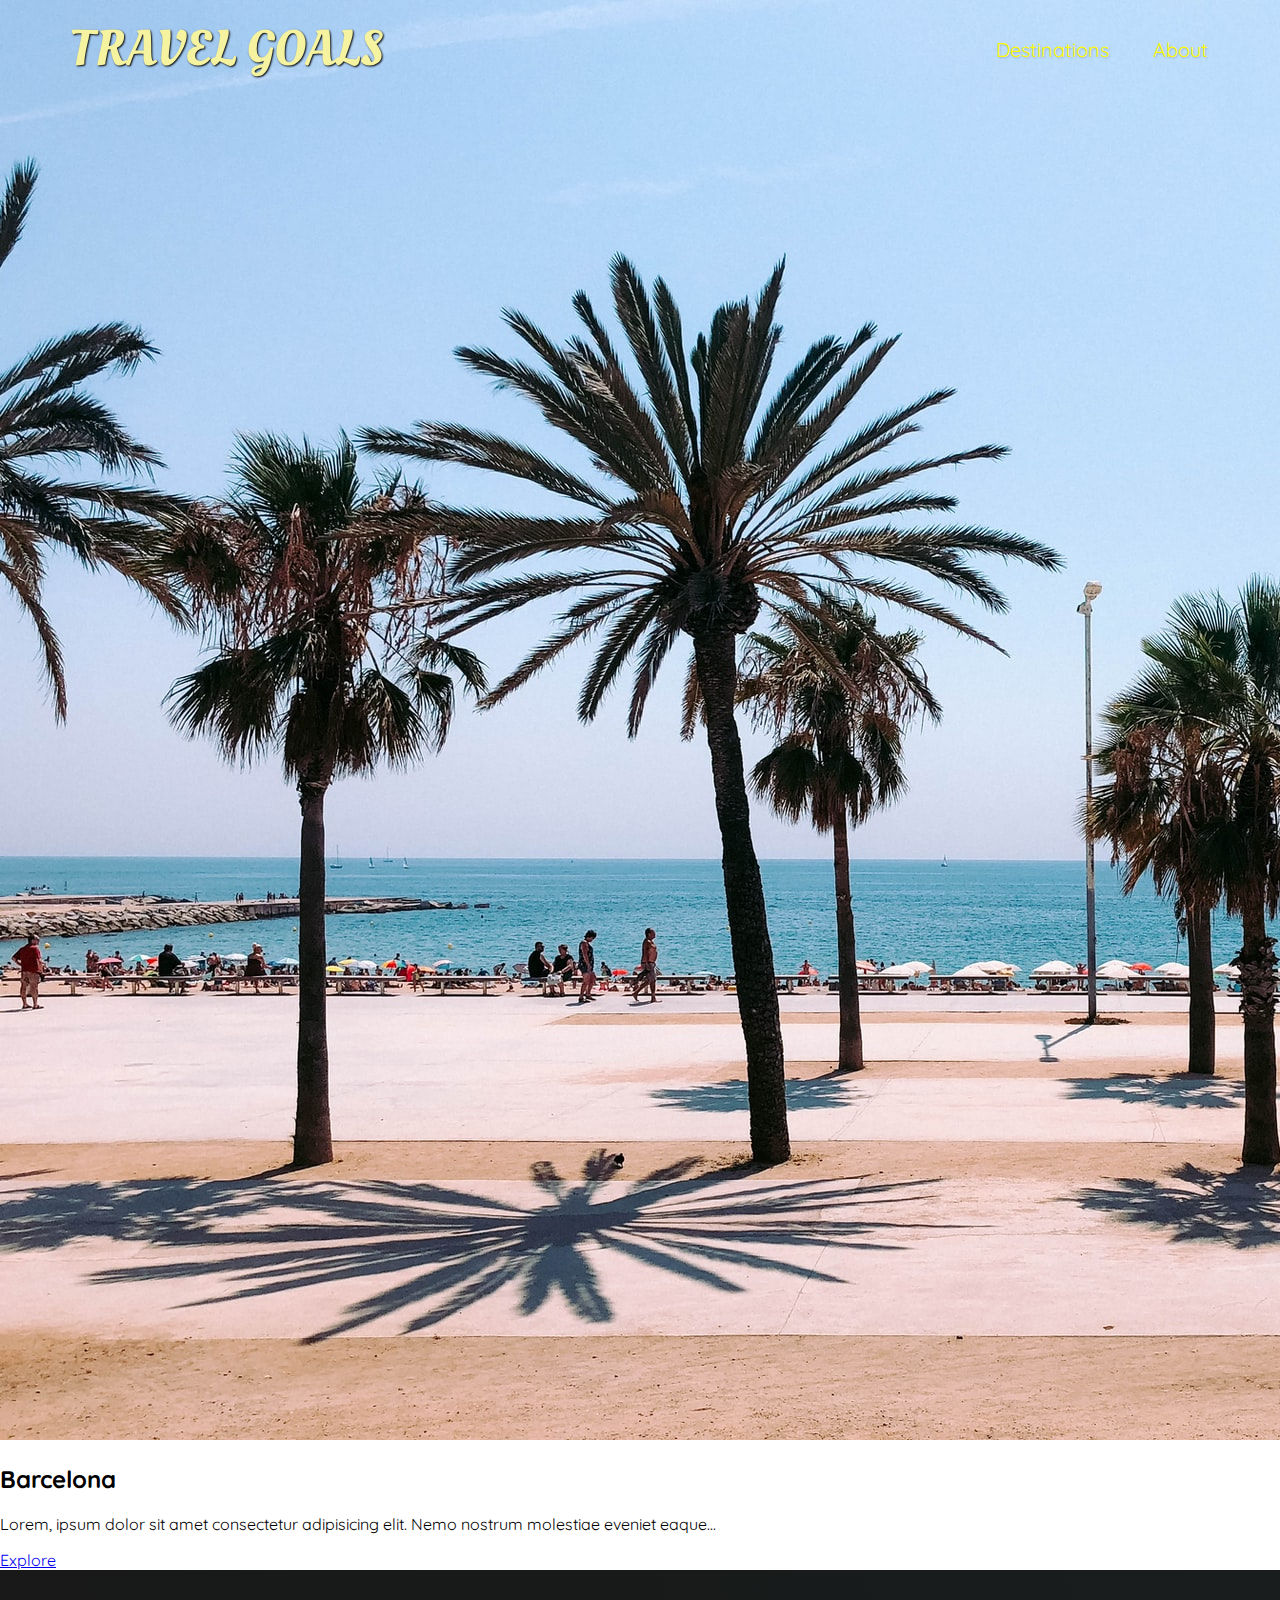
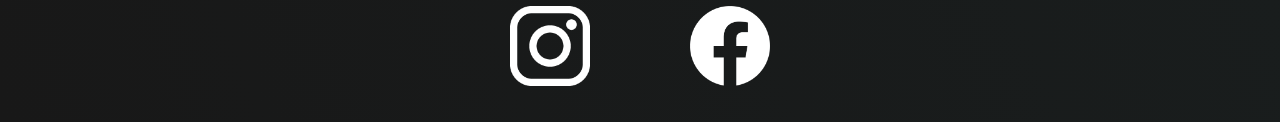
==== places.html @ 92a3706a "Places page setup" ====
<!DOCTYPE html>
<html lang="en">
  <head>
    <meta charset="UTF-8" />
    <link
      href="https://fonts.googleapis.com/css2?family=Raleway:wght@700&family=Oleo+Script:wght@700&family=Quicksand:wght@300;500;700&display=swap"
      rel="stylesheet"
    />
    <link rel="stylesheet" href="shared.css" />
    <link rel="stylesheet" href="places.css" />
    <title>Travel Goals</title>
  </head>
  <body>
    <header>
      <div id="page-logo">
        <a href="/index.html">Travel Goals</a>
      </div>
      <nav>
        <ul>
          <li><a href="/places.html">Destinations</a></li>
          <li><a href="/about.html">About</a></li>
        </ul>
      </nav>
    </header>
    <main>
      <ul>
        <li>
          <img src="/images/places/barcelona.jpg" alt="city of barcelona" />
          <div class="item-content">
            <h2>Barcelona</h2>
            <p>
              Lorem, ipsum dolor sit amet consectetur adipisicing elit. Nemo
              nostrum molestiae eveniet eaque...
            </p>
          </div>
          <div class="actions">
            <a href="https://www.en.wikipedia.org/wiki/Barcelona">Explore</a>
          </div>
        </li>
      </ul>
    </main>
    <footer>
      <ul>
        <li>
          <a href="https://www.instagram.com"
            ><img src="/images/icons/insta.png" alt="instagram logo"
          /></a>
        </li>
        <li>
          <a href="https://www.facebook.com"
            ><img src="/images/icons/facebook.png" alt="facebook logo"
          /></a>
        </li>
      </ul>
    </footer>
  </body>
</html>
---- shared.css ----
body {
  font-family: "quicksand", sans-serif;
  margin: 0;
}

ul {
  list-style: none;
  margin: 0;
  padding: 0;
}

header {
  display: flex;
  justify-content: space-between;
  align-items: center;
  padding: 15px 60px;
  position: absolute;
  width: 100%;
  top: 0;
  left: 0;
  box-sizing: border-box;
}

#page-logo a {
  padding: 10px;
  font-family: "Oleo Script", sans-serif;
  color: rgb(245, 243, 160);
  font-size: 50px;
  text-decoration: none;
  text-transform: uppercase;
  text-shadow: 1px 1px 2px rgb(0, 0, 0);
}

header ul {
  display: flex;
}

header li {
  margin-left: 20px;
}

header a {
  color: rgb(255, 251, 0);
  text-decoration: none;
  font-size: 20px;
  padding: 12px;
  text-shadow: 1px 1px 2px rgba(0, 0, 0, 0.2);
  border-radius: 6px;
}

header a:hover {
  color: rgb(77, 77, 77);
  background-color: rgb(255, 251, 0);
}

footer {
  background: linear-gradient(70deg, rgb(24, 24, 24), rgb(25, 29, 29));
  padding: 36px 0;
}

footer ul {
  display: flex;
  justify-content: center;
}

footer li {
  width: 80px;
  height: 80px;
  margin: 0 50px;
}

footer img {
  width: 100%;
  height: 100%;
}
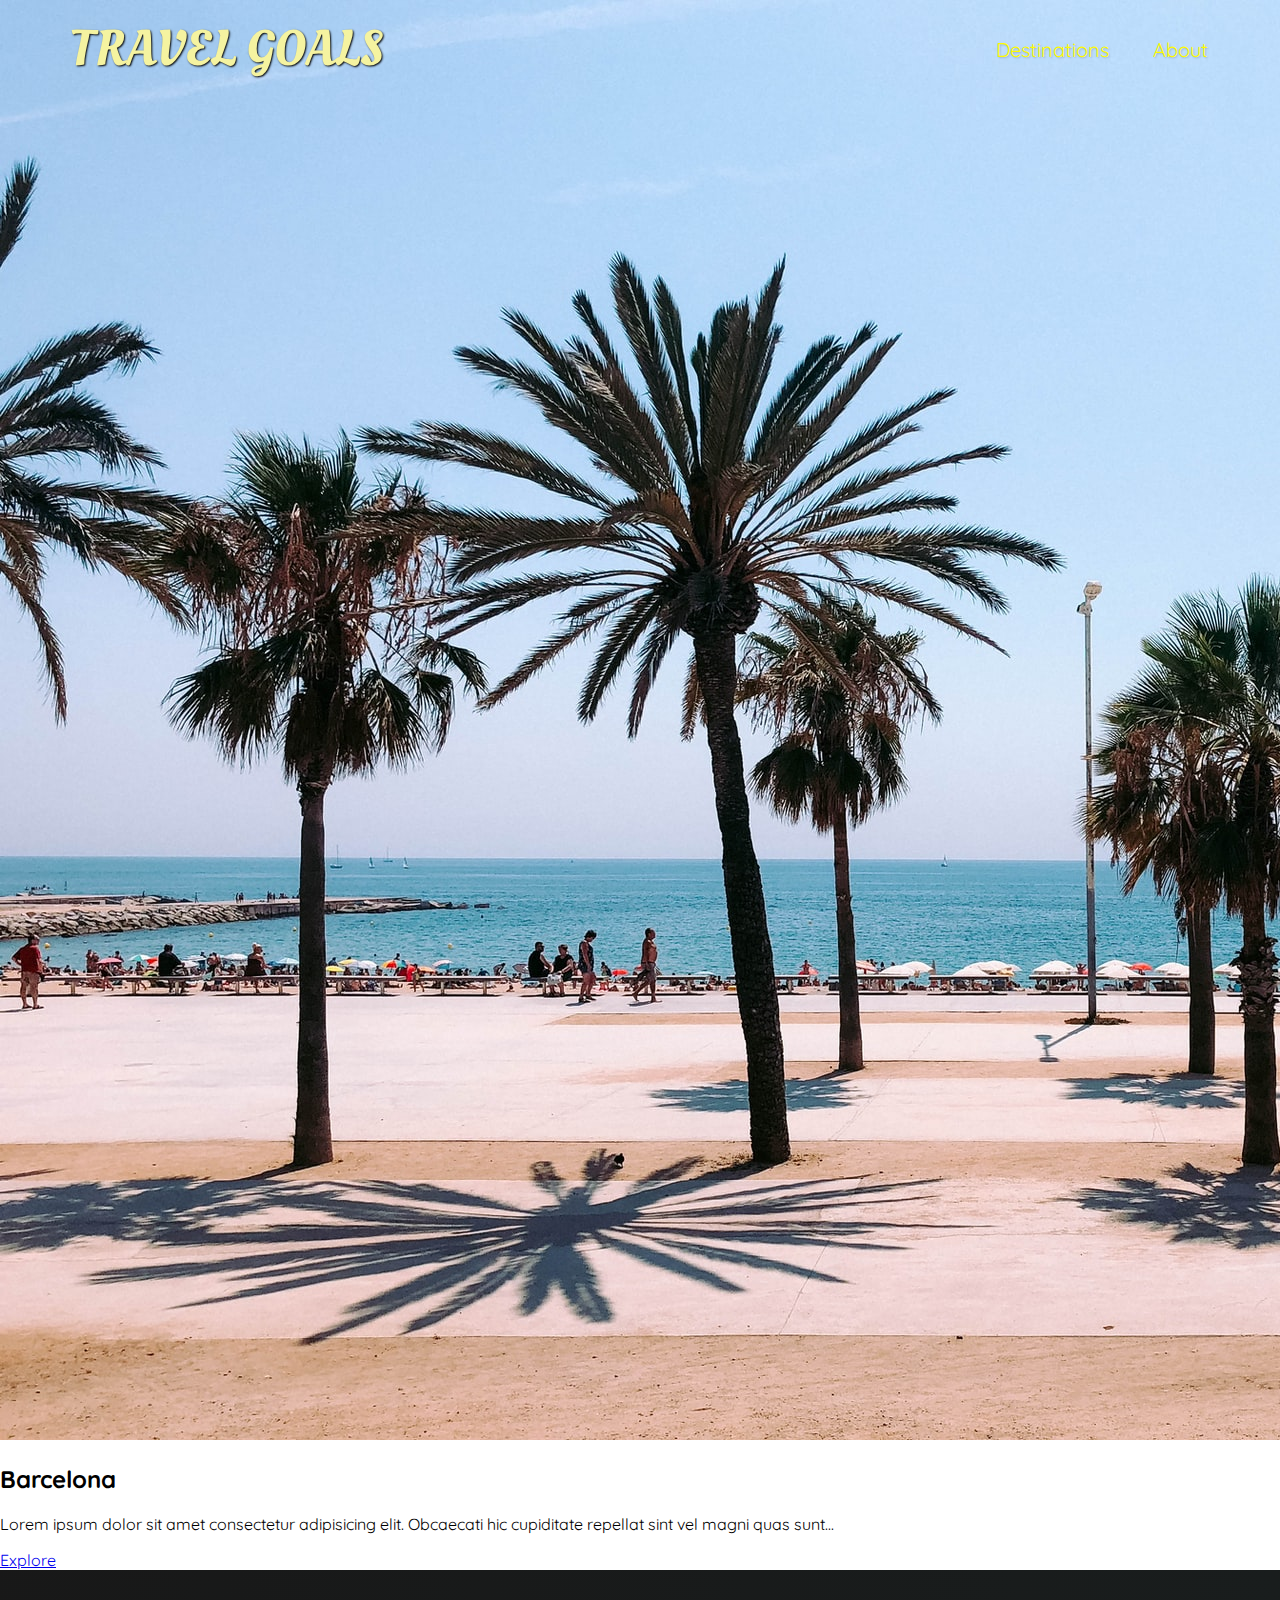
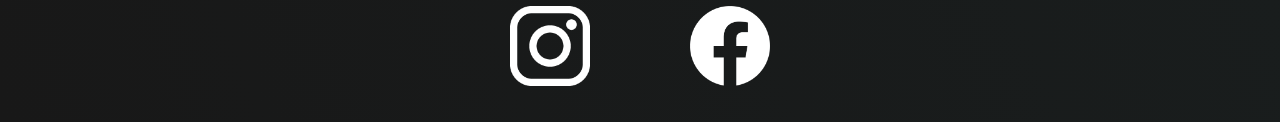
==== commit 38a02c1b: "Update places.html" ====
--- a/places.html
+++ b/places.html
@@ -29,8 +29,8 @@
           <div class="item-content">
             <h2>Barcelona</h2>
             <p>
-              Lorem, ipsum dolor sit amet consectetur adipisicing elit. Nemo
-              nostrum molestiae eveniet eaque...
+              Lorem ipsum dolor sit amet consectetur adipisicing elit. Obcaecati
+              hic cupiditate repellat sint vel magni quas sunt...
             </p>
           </div>
           <div class="actions">
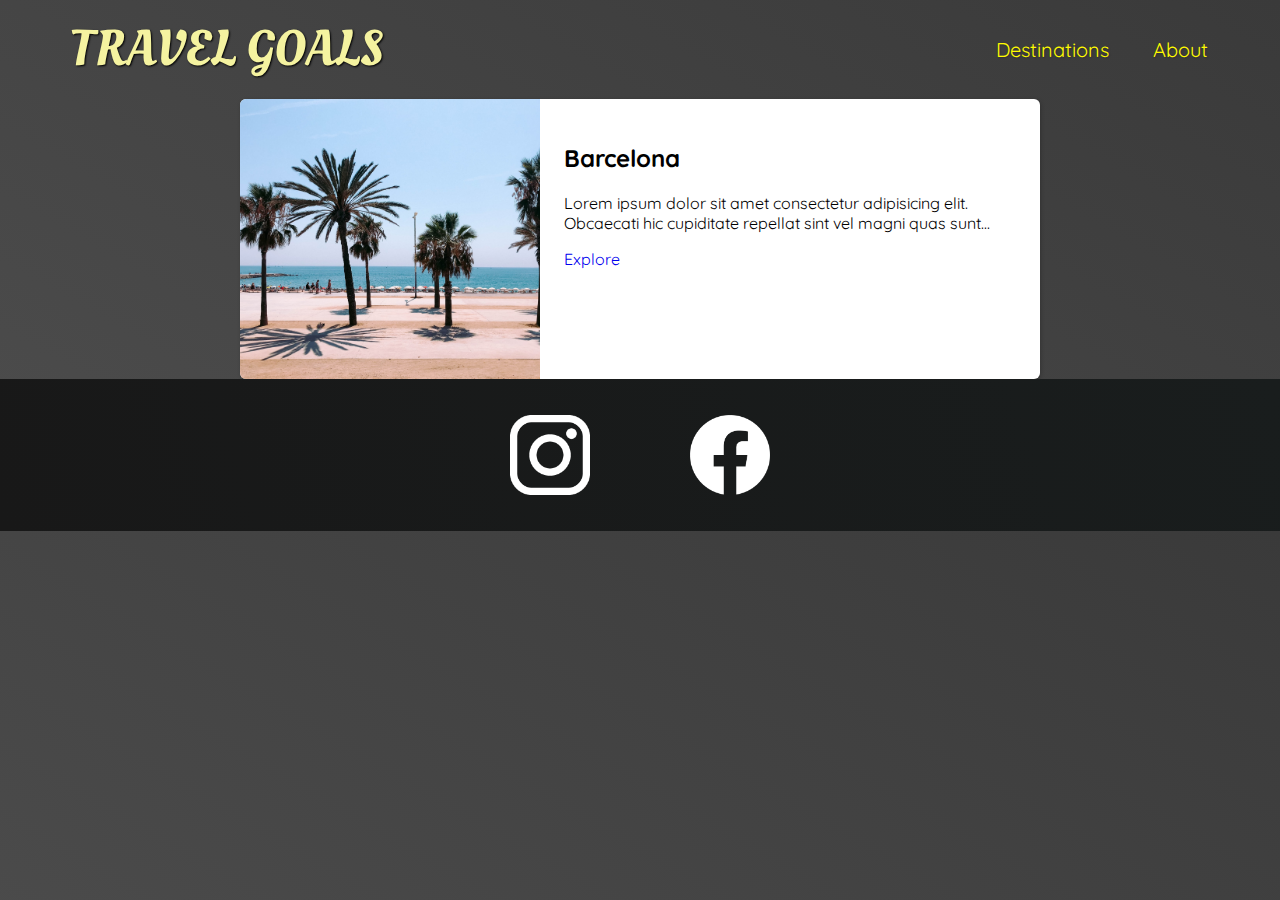
==== commit 3c5dee4c: "Created the 'Card Look'" ====
--- a/places.html
+++ b/places.html
@@ -32,9 +32,9 @@
               Lorem ipsum dolor sit amet consectetur adipisicing elit. Obcaecati
               hic cupiditate repellat sint vel magni quas sunt...
             </p>
-          </div>
-          <div class="actions">
-            <a href="https://www.en.wikipedia.org/wiki/Barcelona">Explore</a>
+            <div class="actions">
+              <a href="https://www.en.wikipedia.org/wiki/Barcelona">Explore</a>
+            </div>
           </div>
         </li>
       </ul>
--- a/places.css
+++ b/places.css
@@ -0,0 +1,34 @@
+body {
+  background: linear-gradient(30deg, rgb(77, 77, 77), rgb(58, 58, 58));
+}
+
+header {
+  position: static;
+}
+
+main ul {
+  width: 800px;
+  margin: 0 auto;
+}
+
+main li {
+  display: flex;
+  background-color: white;
+  box-shadow: 1px 1px 4px rgba(0, 0, 0, 0.2);
+  border-radius: 6px;
+  overflow: hidden;
+}
+
+main li img {
+  width: 300px;
+  height: 280px;
+  object-fit: cover;
+}
+
+.item-content {
+  padding: 24px;
+}
+
+.item-content a {
+  text-decoration: none;
+}
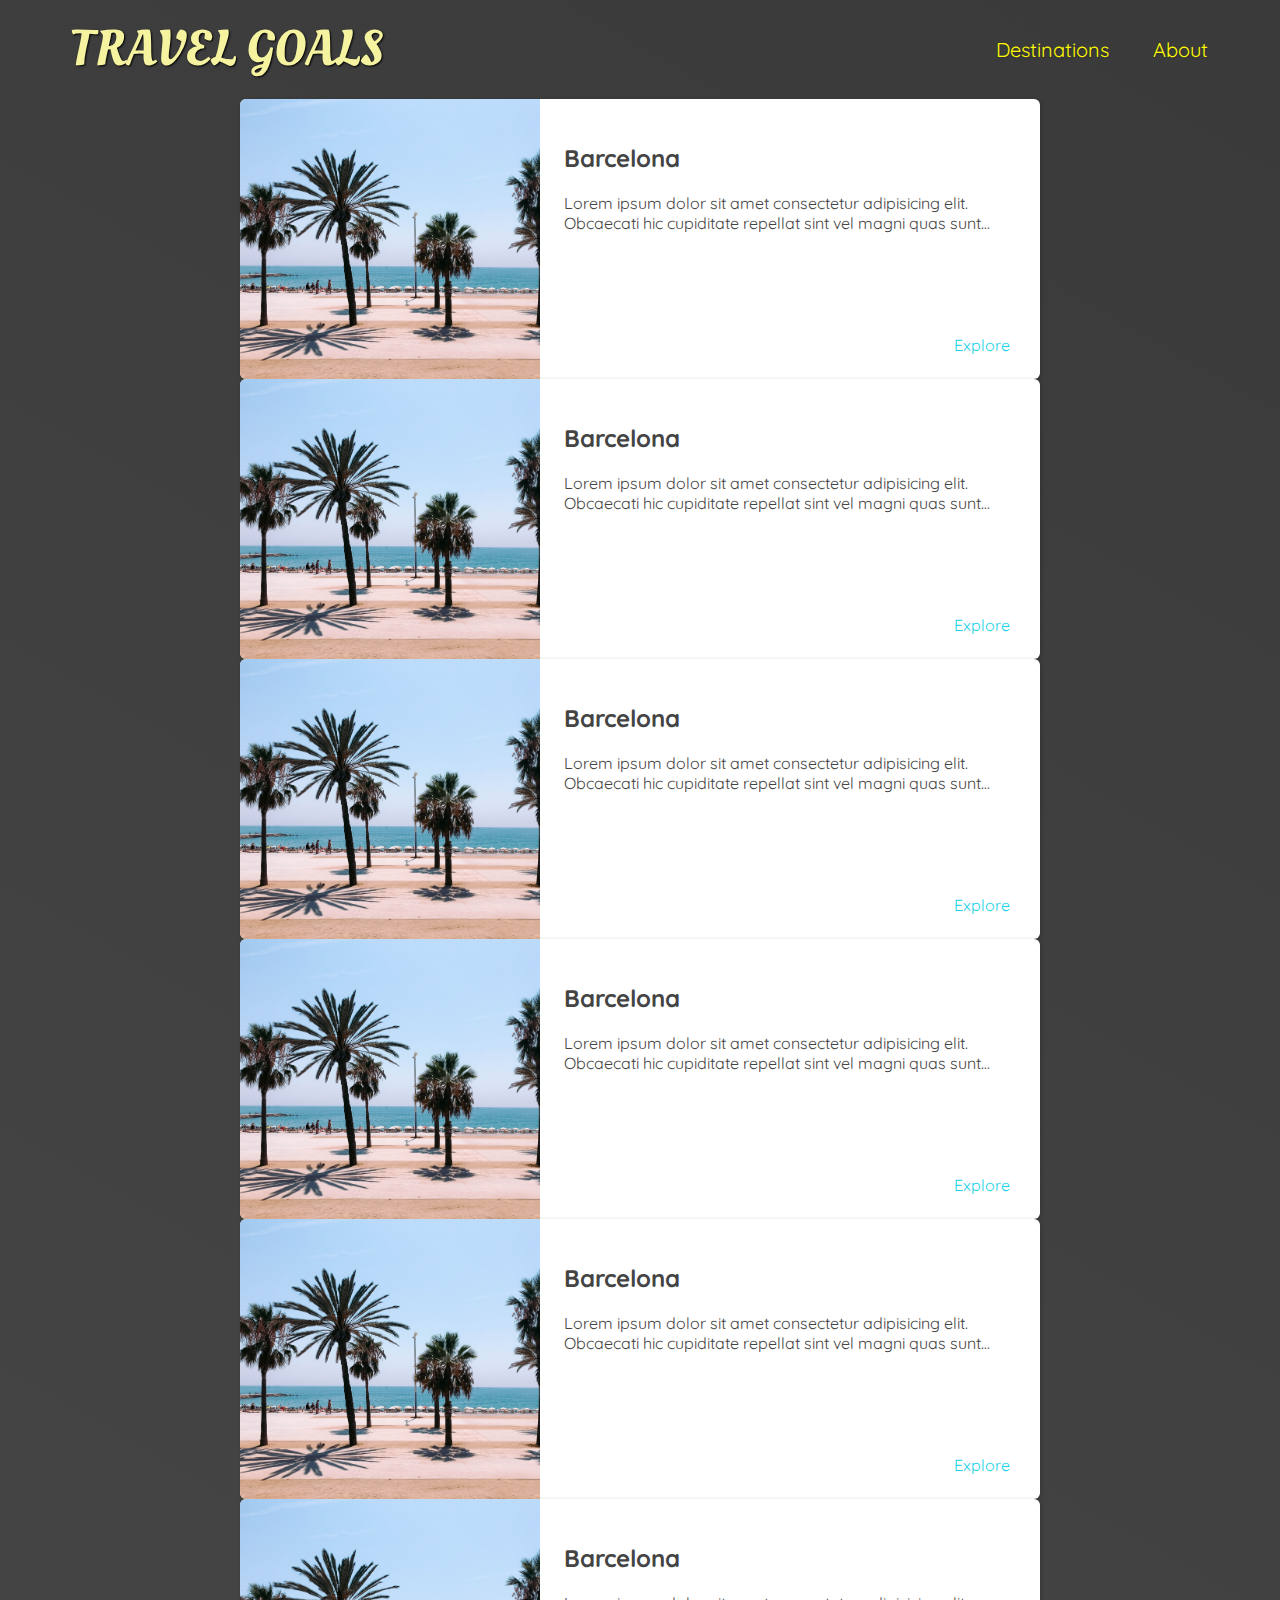
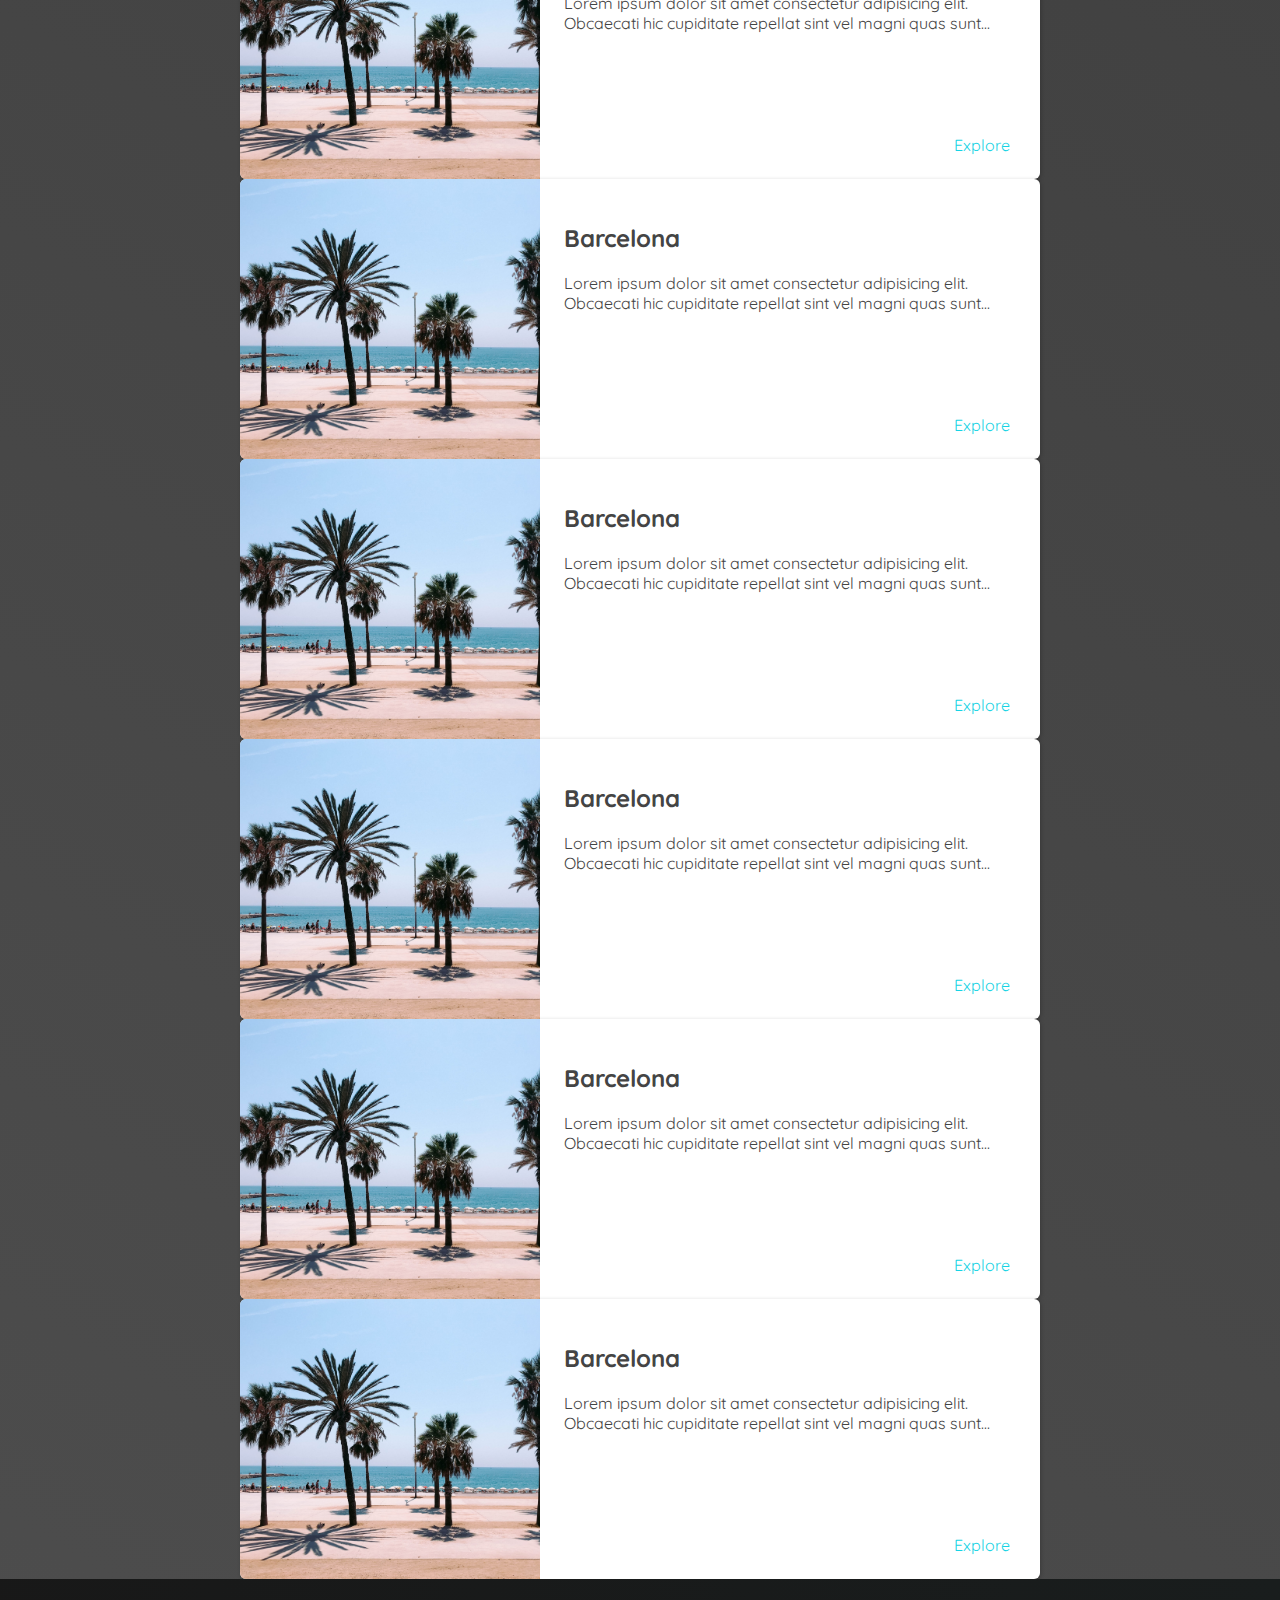
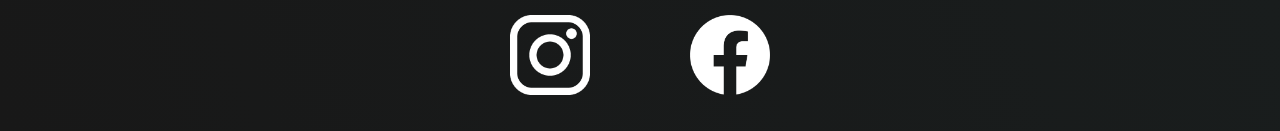
==== commit 4673ac4c: "Refactored Card styling" ====
--- a/places.html
+++ b/places.html
@@ -27,11 +27,163 @@
         <li>
           <img src="/images/places/barcelona.jpg" alt="city of barcelona" />
           <div class="item-content">
-            <h2>Barcelona</h2>
-            <p>
-              Lorem ipsum dolor sit amet consectetur adipisicing elit. Obcaecati
-              hic cupiditate repellat sint vel magni quas sunt...
-            </p>
+            <div>
+              <h2>Barcelona</h2>
+              <p>
+                Lorem ipsum dolor sit amet consectetur adipisicing elit.
+                Obcaecati hic cupiditate repellat sint vel magni quas sunt...
+              </p>
+            </div>
+            <div class="actions">
+              <a href="https://www.en.wikipedia.org/wiki/Barcelona">Explore</a>
+            </div>
+          </div>
+        </li>
+        <li>
+          <img src="/images/places/barcelona.jpg" alt="city of barcelona" />
+          <div class="item-content">
+            <div>
+              <h2>Barcelona</h2>
+              <p>
+                Lorem ipsum dolor sit amet consectetur adipisicing elit.
+                Obcaecati hic cupiditate repellat sint vel magni quas sunt...
+              </p>
+            </div>
+            <div class="actions">
+              <a href="https://www.en.wikipedia.org/wiki/Barcelona">Explore</a>
+            </div>
+          </div>
+        </li>
+        <li>
+          <img src="/images/places/barcelona.jpg" alt="city of barcelona" />
+          <div class="item-content">
+            <div>
+              <h2>Barcelona</h2>
+              <p>
+                Lorem ipsum dolor sit amet consectetur adipisicing elit.
+                Obcaecati hic cupiditate repellat sint vel magni quas sunt...
+              </p>
+            </div>
+            <div class="actions">
+              <a href="https://www.en.wikipedia.org/wiki/Barcelona">Explore</a>
+            </div>
+          </div>
+        </li>
+        <li>
+          <img src="/images/places/barcelona.jpg" alt="city of barcelona" />
+          <div class="item-content">
+            <div>
+              <h2>Barcelona</h2>
+              <p>
+                Lorem ipsum dolor sit amet consectetur adipisicing elit.
+                Obcaecati hic cupiditate repellat sint vel magni quas sunt...
+              </p>
+            </div>
+            <div class="actions">
+              <a href="https://www.en.wikipedia.org/wiki/Barcelona">Explore</a>
+            </div>
+          </div>
+        </li>
+        <li>
+          <img src="/images/places/barcelona.jpg" alt="city of barcelona" />
+          <div class="item-content">
+            <div>
+              <h2>Barcelona</h2>
+              <p>
+                Lorem ipsum dolor sit amet consectetur adipisicing elit.
+                Obcaecati hic cupiditate repellat sint vel magni quas sunt...
+              </p>
+            </div>
+            <div class="actions">
+              <a href="https://www.en.wikipedia.org/wiki/Barcelona">Explore</a>
+            </div>
+          </div>
+        </li>
+        <li>
+          <img src="/images/places/barcelona.jpg" alt="city of barcelona" />
+          <div class="item-content">
+            <div>
+              <h2>Barcelona</h2>
+              <p>
+                Lorem ipsum dolor sit amet consectetur adipisicing elit.
+                Obcaecati hic cupiditate repellat sint vel magni quas sunt...
+              </p>
+            </div>
+            <div class="actions">
+              <a href="https://www.en.wikipedia.org/wiki/Barcelona">Explore</a>
+            </div>
+          </div>
+        </li>
+        <li>
+          <img src="/images/places/barcelona.jpg" alt="city of barcelona" />
+          <div class="item-content">
+            <div>
+              <h2>Barcelona</h2>
+              <p>
+                Lorem ipsum dolor sit amet consectetur adipisicing elit.
+                Obcaecati hic cupiditate repellat sint vel magni quas sunt...
+              </p>
+            </div>
+            <div class="actions">
+              <a href="https://www.en.wikipedia.org/wiki/Barcelona">Explore</a>
+            </div>
+          </div>
+        </li>
+        <li>
+          <img src="/images/places/barcelona.jpg" alt="city of barcelona" />
+          <div class="item-content">
+            <div>
+              <h2>Barcelona</h2>
+              <p>
+                Lorem ipsum dolor sit amet consectetur adipisicing elit.
+                Obcaecati hic cupiditate repellat sint vel magni quas sunt...
+              </p>
+            </div>
+            <div class="actions">
+              <a href="https://www.en.wikipedia.org/wiki/Barcelona">Explore</a>
+            </div>
+          </div>
+        </li>
+        <li>
+          <img src="/images/places/barcelona.jpg" alt="city of barcelona" />
+          <div class="item-content">
+            <div>
+              <h2>Barcelona</h2>
+              <p>
+                Lorem ipsum dolor sit amet consectetur adipisicing elit.
+                Obcaecati hic cupiditate repellat sint vel magni quas sunt...
+              </p>
+            </div>
+            <div class="actions">
+              <a href="https://www.en.wikipedia.org/wiki/Barcelona">Explore</a>
+            </div>
+          </div>
+        </li>
+        <li>
+          <img src="/images/places/barcelona.jpg" alt="city of barcelona" />
+          <div class="item-content">
+            <div>
+              <h2>Barcelona</h2>
+              <p>
+                Lorem ipsum dolor sit amet consectetur adipisicing elit.
+                Obcaecati hic cupiditate repellat sint vel magni quas sunt...
+              </p>
+            </div>
+            <div class="actions">
+              <a href="https://www.en.wikipedia.org/wiki/Barcelona">Explore</a>
+            </div>
+          </div>
+        </li>
+        <li>
+          <img src="/images/places/barcelona.jpg" alt="city of barcelona" />
+          <div class="item-content">
+            <div>
+              <h2>Barcelona</h2>
+              <p>
+                Lorem ipsum dolor sit amet consectetur adipisicing elit.
+                Obcaecati hic cupiditate repellat sint vel magni quas sunt...
+              </p>
+            </div>
             <div class="actions">
               <a href="https://www.en.wikipedia.org/wiki/Barcelona">Explore</a>
             </div>
--- a/places.css
+++ b/places.css
@@ -1,5 +1,6 @@
 body {
   background: linear-gradient(30deg, rgb(77, 77, 77), rgb(58, 58, 58));
+  color: rgb(68, 68, 68);
 }
 
 header {
@@ -27,8 +28,22 @@
 
 .item-content {
   padding: 24px;
+  display: flex;
+  flex-direction: column;
+  justify-content: space-between;
 }
 
-.item-content a {
+.actions {
+  text-align: right;
+}
+
+.actions a {
   text-decoration: none;
+  padding: 6px;
+  color: rgb(22, 211, 228);
+  border-radius: 5px;
 }
+
+.actions a:hover {
+  background-color: rgb(235, 253, 255);
+}
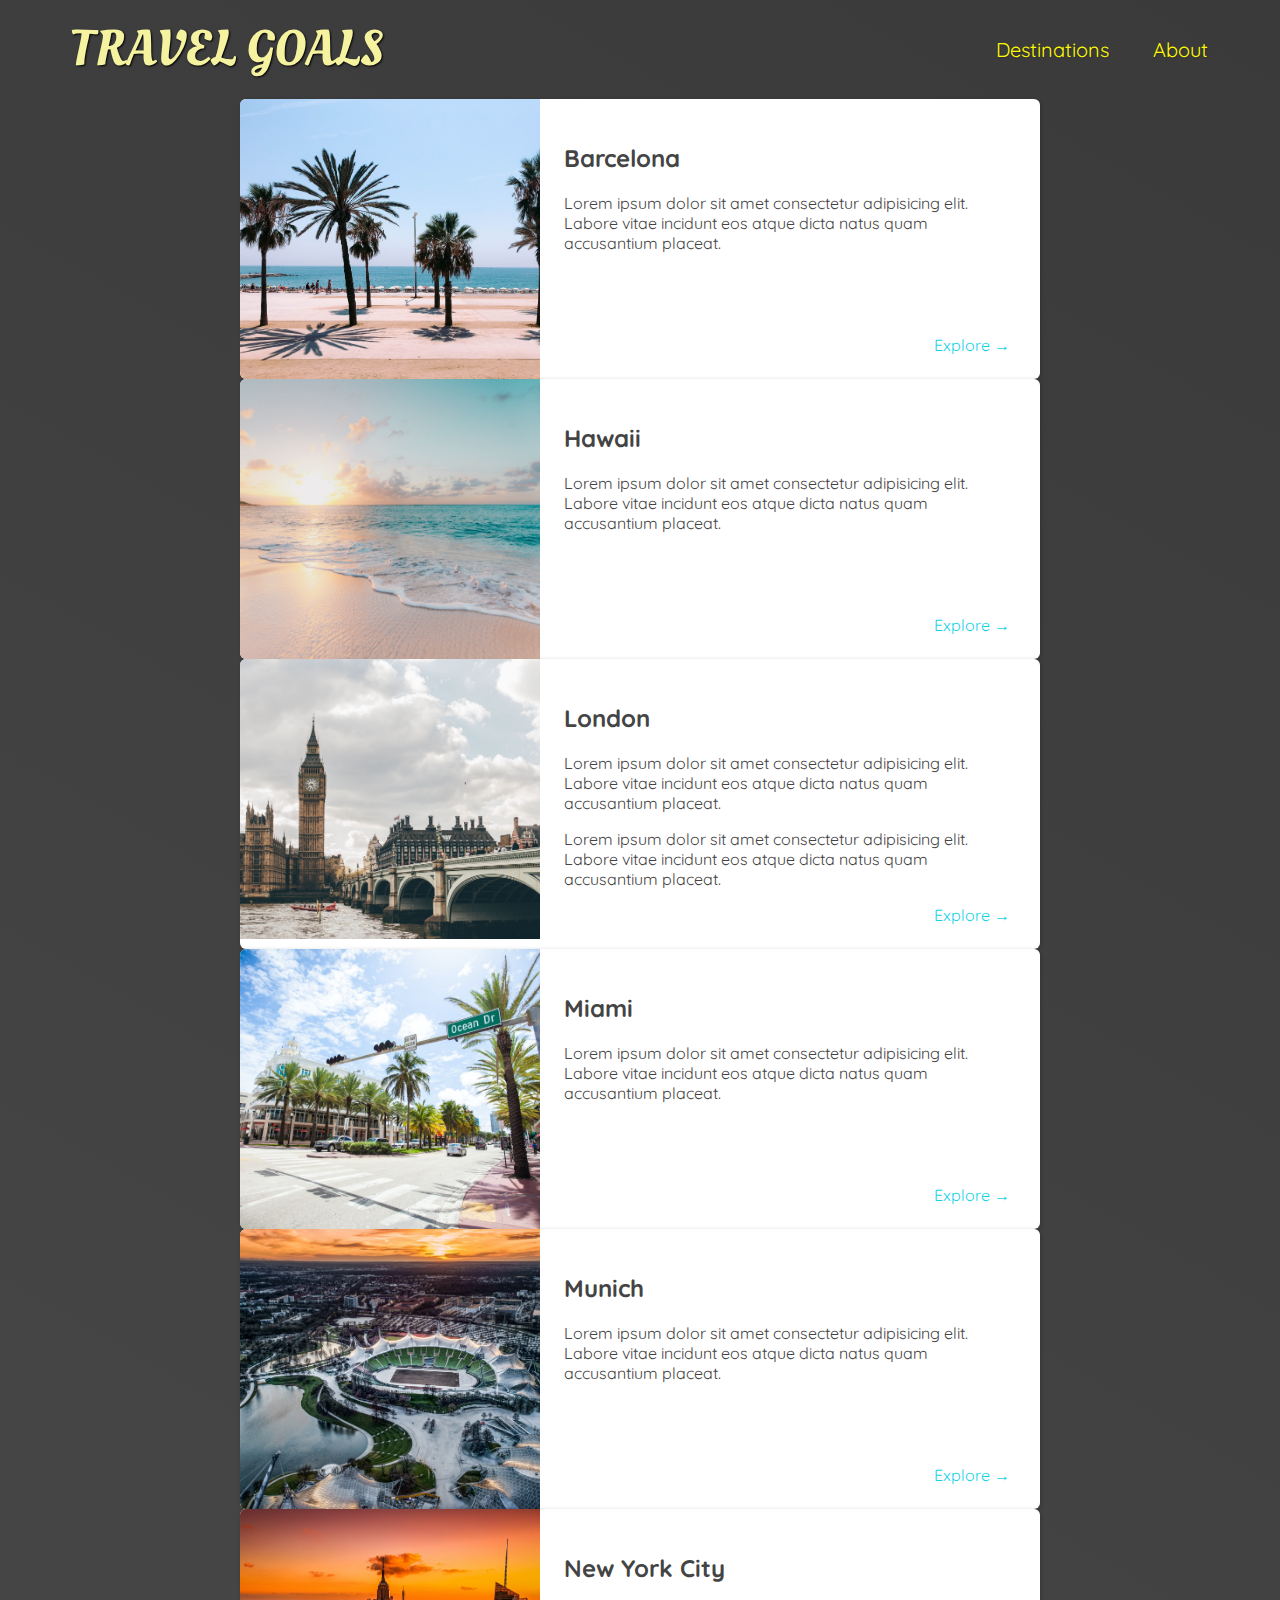
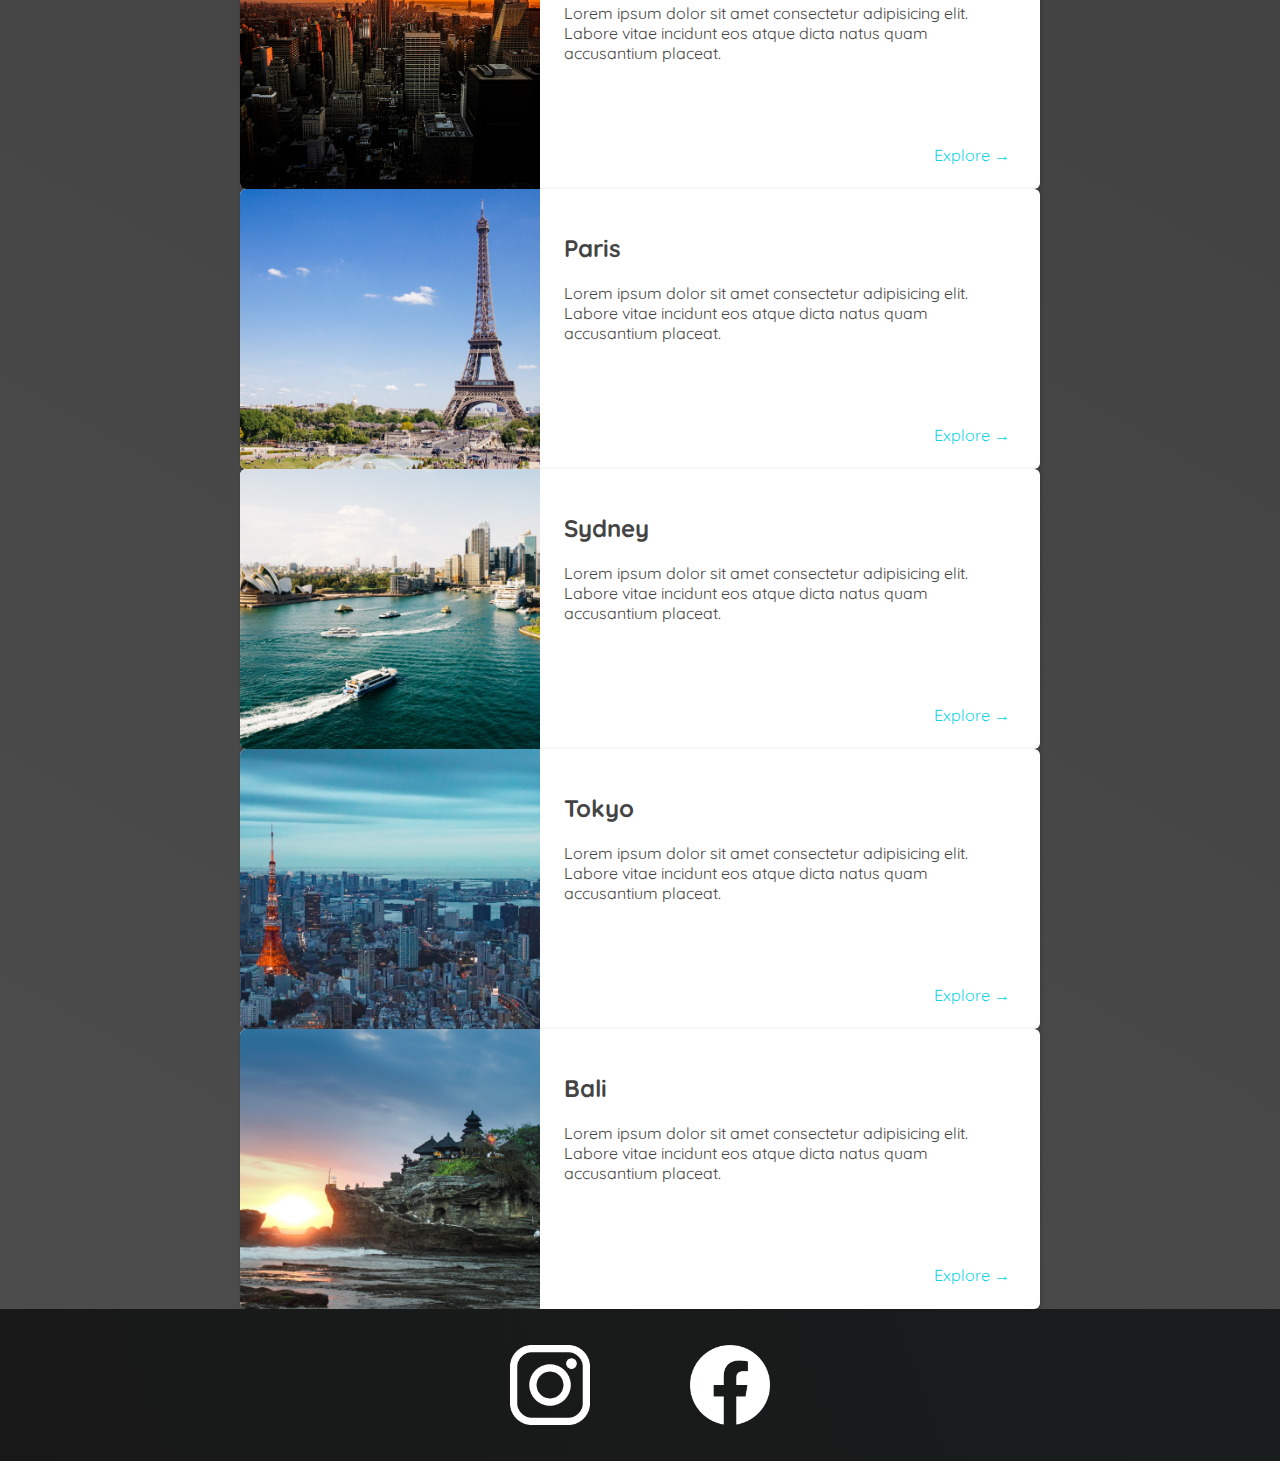
==== commit 56e82455: "Added images and other list items for places.html" ====
--- a/places.html
+++ b/places.html
@@ -25,167 +25,158 @@
     <main>
       <ul>
         <li>
-          <img src="/images/places/barcelona.jpg" alt="city of barcelona" />
+          <img src="images/places/barcelona.jpg" alt="City of Barcelona" />
           <div class="item-content">
             <div>
               <h2>Barcelona</h2>
               <p>
-                Lorem ipsum dolor sit amet consectetur adipisicing elit.
-                Obcaecati hic cupiditate repellat sint vel magni quas sunt...
-              </p>
-            </div>
-            <div class="actions">
-              <a href="https://www.en.wikipedia.org/wiki/Barcelona">Explore</a>
-            </div>
-          </div>
-        </li>
-        <li>
-          <img src="/images/places/barcelona.jpg" alt="city of barcelona" />
-          <div class="item-content">
-            <div>
-              <h2>Barcelona</h2>
-              <p>
-                Lorem ipsum dolor sit amet consectetur adipisicing elit.
-                Obcaecati hic cupiditate repellat sint vel magni quas sunt...
-              </p>
-            </div>
-            <div class="actions">
-              <a href="https://www.en.wikipedia.org/wiki/Barcelona">Explore</a>
-            </div>
-          </div>
-        </li>
-        <li>
-          <img src="/images/places/barcelona.jpg" alt="city of barcelona" />
-          <div class="item-content">
-            <div>
-              <h2>Barcelona</h2>
-              <p>
-                Lorem ipsum dolor sit amet consectetur adipisicing elit.
-                Obcaecati hic cupiditate repellat sint vel magni quas sunt...
-              </p>
-            </div>
-            <div class="actions">
-              <a href="https://www.en.wikipedia.org/wiki/Barcelona">Explore</a>
-            </div>
-          </div>
-        </li>
-        <li>
-          <img src="/images/places/barcelona.jpg" alt="city of barcelona" />
-          <div class="item-content">
-            <div>
-              <h2>Barcelona</h2>
-              <p>
-                Lorem ipsum dolor sit amet consectetur adipisicing elit.
-                Obcaecati hic cupiditate repellat sint vel magni quas sunt...
-              </p>
-            </div>
-            <div class="actions">
-              <a href="https://www.en.wikipedia.org/wiki/Barcelona">Explore</a>
-            </div>
-          </div>
-        </li>
-        <li>
-          <img src="/images/places/barcelona.jpg" alt="city of barcelona" />
-          <div class="item-content">
-            <div>
-              <h2>Barcelona</h2>
-              <p>
-                Lorem ipsum dolor sit amet consectetur adipisicing elit.
-                Obcaecati hic cupiditate repellat sint vel magni quas sunt...
-              </p>
-            </div>
-            <div class="actions">
-              <a href="https://www.en.wikipedia.org/wiki/Barcelona">Explore</a>
-            </div>
-          </div>
-        </li>
-        <li>
-          <img src="/images/places/barcelona.jpg" alt="city of barcelona" />
-          <div class="item-content">
-            <div>
-              <h2>Barcelona</h2>
-              <p>
-                Lorem ipsum dolor sit amet consectetur adipisicing elit.
-                Obcaecati hic cupiditate repellat sint vel magni quas sunt...
-              </p>
-            </div>
-            <div class="actions">
-              <a href="https://www.en.wikipedia.org/wiki/Barcelona">Explore</a>
-            </div>
-          </div>
-        </li>
-        <li>
-          <img src="/images/places/barcelona.jpg" alt="city of barcelona" />
-          <div class="item-content">
-            <div>
-              <h2>Barcelona</h2>
-              <p>
-                Lorem ipsum dolor sit amet consectetur adipisicing elit.
-                Obcaecati hic cupiditate repellat sint vel magni quas sunt...
-              </p>
-            </div>
-            <div class="actions">
-              <a href="https://www.en.wikipedia.org/wiki/Barcelona">Explore</a>
-            </div>
-          </div>
-        </li>
-        <li>
-          <img src="/images/places/barcelona.jpg" alt="city of barcelona" />
-          <div class="item-content">
-            <div>
-              <h2>Barcelona</h2>
-              <p>
-                Lorem ipsum dolor sit amet consectetur adipisicing elit.
-                Obcaecati hic cupiditate repellat sint vel magni quas sunt...
-              </p>
-            </div>
-            <div class="actions">
-              <a href="https://www.en.wikipedia.org/wiki/Barcelona">Explore</a>
-            </div>
-          </div>
-        </li>
-        <li>
-          <img src="/images/places/barcelona.jpg" alt="city of barcelona" />
-          <div class="item-content">
-            <div>
-              <h2>Barcelona</h2>
-              <p>
-                Lorem ipsum dolor sit amet consectetur adipisicing elit.
-                Obcaecati hic cupiditate repellat sint vel magni quas sunt...
-              </p>
-            </div>
-            <div class="actions">
-              <a href="https://www.en.wikipedia.org/wiki/Barcelona">Explore</a>
-            </div>
-          </div>
-        </li>
-        <li>
-          <img src="/images/places/barcelona.jpg" alt="city of barcelona" />
-          <div class="item-content">
-            <div>
-              <h2>Barcelona</h2>
-              <p>
-                Lorem ipsum dolor sit amet consectetur adipisicing elit.
-                Obcaecati hic cupiditate repellat sint vel magni quas sunt...
-              </p>
-            </div>
-            <div class="actions">
-              <a href="https://www.en.wikipedia.org/wiki/Barcelona">Explore</a>
-            </div>
-          </div>
-        </li>
-        <li>
-          <img src="/images/places/barcelona.jpg" alt="city of barcelona" />
-          <div class="item-content">
-            <div>
-              <h2>Barcelona</h2>
-              <p>
-                Lorem ipsum dolor sit amet consectetur adipisicing elit.
-                Obcaecati hic cupiditate repellat sint vel magni quas sunt...
-              </p>
-            </div>
-            <div class="actions">
-              <a href="https://www.en.wikipedia.org/wiki/Barcelona">Explore</a>
+                Lorem ipsum dolor sit amet consectetur adipisicing elit. Labore
+                vitae incidunt eos atque dicta natus quam accusantium placeat.
+              </p>
+            </div>
+            <div class="actions">
+              <a href="https://en.wikipedia.org/wiki/Barcelona">Explore &#x2192</a>
+            </div>
+          </div>
+        </li>
+        <li>
+          <img src="images/places/hawaii.jpg" alt="Hawaii beach" />
+          <div class="item-content">
+            <div>
+              <h2>Hawaii</h2>
+              <p>
+                Lorem ipsum dolor sit amet consectetur adipisicing elit. Labore
+                vitae incidunt eos atque dicta natus quam accusantium placeat.
+              </p>
+            </div>
+            <div class="actions">
+              <a href="hhttps://en.wikipedia.org/wiki/Hawaii">Explore &#x2192</a>
+            </div>
+          </div>
+        </li>
+        <li>
+          <img src="images/places/london.jpg" alt="London city" />
+          <div class="item-content">
+            <div>
+              <h2>London</h2>
+              <p>
+                Lorem ipsum dolor sit amet consectetur adipisicing elit. Labore
+                vitae incidunt eos atque dicta natus quam accusantium placeat.
+              </p>
+              <p>
+                Lorem ipsum dolor sit amet consectetur adipisicing elit. Labore
+                vitae incidunt eos atque dicta natus quam accusantium placeat.
+              </p>
+            </div>
+            <div class="actions">
+              <a href="https://en.wikipedia.org/wiki/London">Explore &#x2192</a>
+            </div>
+          </div>
+        </li>
+        <li>
+          <img src="images/places/miami.jpg" alt="Miami streets" />
+          <div class="item-content">
+            <div>
+              <h2>Miami</h2>
+              <p>
+                Lorem ipsum dolor sit amet consectetur adipisicing elit. Labore
+                vitae incidunt eos atque dicta natus quam accusantium placeat.
+              </p>
+            </div>
+            <div class="actions">
+              <a href="https://en.wikipedia.org/wiki/Miami">Explore &#x2192</a>
+            </div>
+          </div>
+        </li>
+        <li>
+          <img src="images/places/munich.jpg" alt="Munich football stadium" />
+          <div class="item-content">
+            <div>
+              <h2>Munich</h2>
+              <p>
+                Lorem ipsum dolor sit amet consectetur adipisicing elit. Labore
+                vitae incidunt eos atque dicta natus quam accusantium placeat.
+              </p>
+            </div>
+            <div class="actions">
+              <a href="https://en.wikipedia.org/wiki/Munich">Explore &#x2192</a>
+            </div>
+          </div>
+        </li>
+        <li>
+          <img src="images/places/new-york-city.jpg" alt="New York City skyline" />
+          <div class="item-content">
+            <div>
+              <h2>New York City</h2>
+              <p>
+                Lorem ipsum dolor sit amet consectetur adipisicing elit. Labore
+                vitae incidunt eos atque dicta natus quam accusantium placeat.
+              </p>
+            </div>
+            <div class="actions">
+              <a href="https://en.wikipedia.org/wiki/New_York_City"
+                >Explore &#x2192</a
+              >
+            </div>
+          </div>
+        </li>
+        <li>
+          <img src="images/places/paris.jpg" alt="Paris city" />
+          <div class="item-content">
+            <div>
+              <h2>Paris</h2>
+              <p>
+                Lorem ipsum dolor sit amet consectetur adipisicing elit. Labore
+                vitae incidunt eos atque dicta natus quam accusantium placeat.
+              </p>
+            </div>
+            <div class="actions">
+              <a href="https://en.wikipedia.org/wiki/Paris">Explore &#x2192</a>
+            </div>
+          </div>
+        </li>
+        <li>
+          <img src="images/places/sydney.jpg" alt="Sydney beach" />
+          <div class="item-content">
+            <div>
+              <h2>Sydney</h2>
+              <p>
+                Lorem ipsum dolor sit amet consectetur adipisicing elit. Labore
+                vitae incidunt eos atque dicta natus quam accusantium placeat.
+              </p>
+            </div>
+            <div class="actions">
+              <a href="https://en.wikipedia.org/wiki/Sydney">Explore &#x2192</a>
+            </div>
+          </div>
+        </li>
+        <li>
+          <img src="images/places/tokyo.jpg" alt="Tokyo skyline" />
+          <div class="item-content">
+            <div>
+              <h2>Tokyo</h2>
+              <p>
+                Lorem ipsum dolor sit amet consectetur adipisicing elit. Labore
+                vitae incidunt eos atque dicta natus quam accusantium placeat.
+              </p>
+            </div>
+            <div class="actions">
+              <a href="https://en.wikipedia.org/wiki/Tokyo">Explore &#x2192</a>
+            </div>
+          </div>
+        </li>
+        <li>
+          <img src="images/places/bali.jpg" alt="Bali beach" />
+          <div class="item-content">
+            <div>
+              <h2>Bali</h2>
+              <p>
+                Lorem ipsum dolor sit amet consectetur adipisicing elit. Labore
+                vitae incidunt eos atque dicta natus quam accusantium placeat.
+              </p>
+            </div>
+            <div class="actions">
+              <a href="https://en.wikipedia.org/wiki/Bali">Explore &#x2192</a>
             </div>
           </div>
         </li>
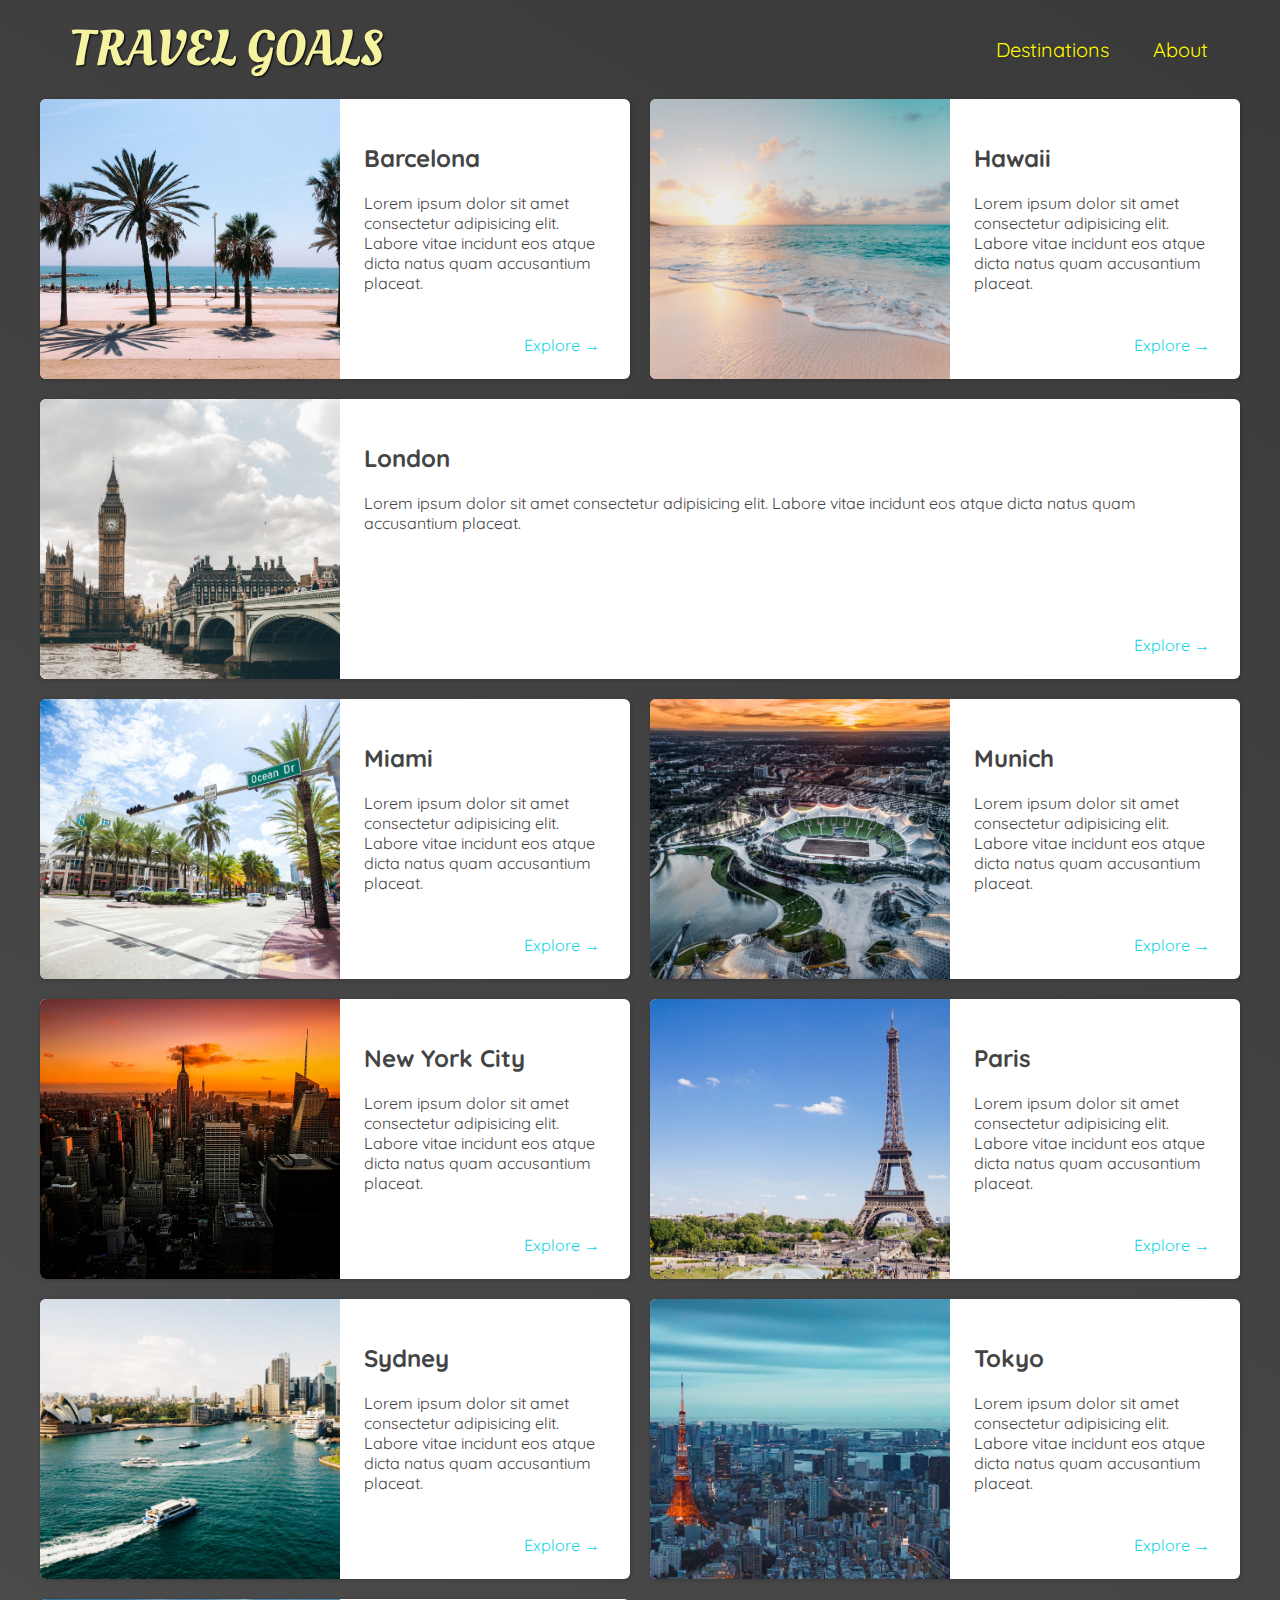
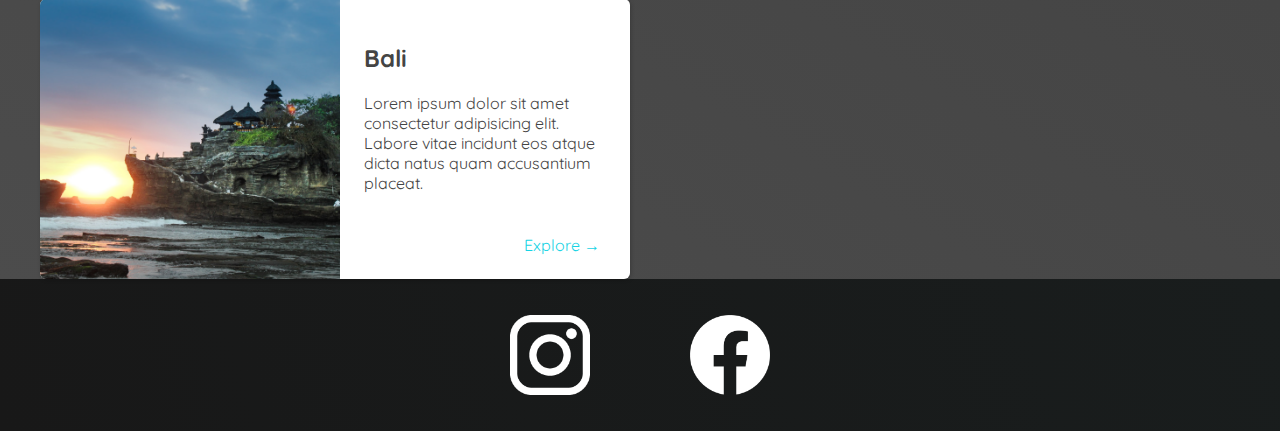
==== commit ce335c5b: "My Grid Challenge Solution" ====
--- a/places.html
+++ b/places.html
@@ -59,10 +59,6 @@
           <div class="item-content">
             <div>
               <h2>London</h2>
-              <p>
-                Lorem ipsum dolor sit amet consectetur adipisicing elit. Labore
-                vitae incidunt eos atque dicta natus quam accusantium placeat.
-              </p>
               <p>
                 Lorem ipsum dolor sit amet consectetur adipisicing elit. Labore
                 vitae incidunt eos atque dicta natus quam accusantium placeat.
--- a/places.css
+++ b/places.css
@@ -8,8 +8,11 @@
 }
 
 main ul {
-  width: 800px;
+  width: 1200px;
   margin: 0 auto;
+  display: grid;
+  grid-template-columns: 1fr 1fr;
+  gap: 20px;
 }
 
 main li {
@@ -18,6 +21,10 @@
   box-shadow: 1px 1px 4px rgba(0, 0, 0, 0.2);
   border-radius: 6px;
   overflow: hidden;
+  width: 100%;
+}
+main li:nth-of-type(3) {
+  grid-column: 1 / span 2;
 }
 
 main li img {
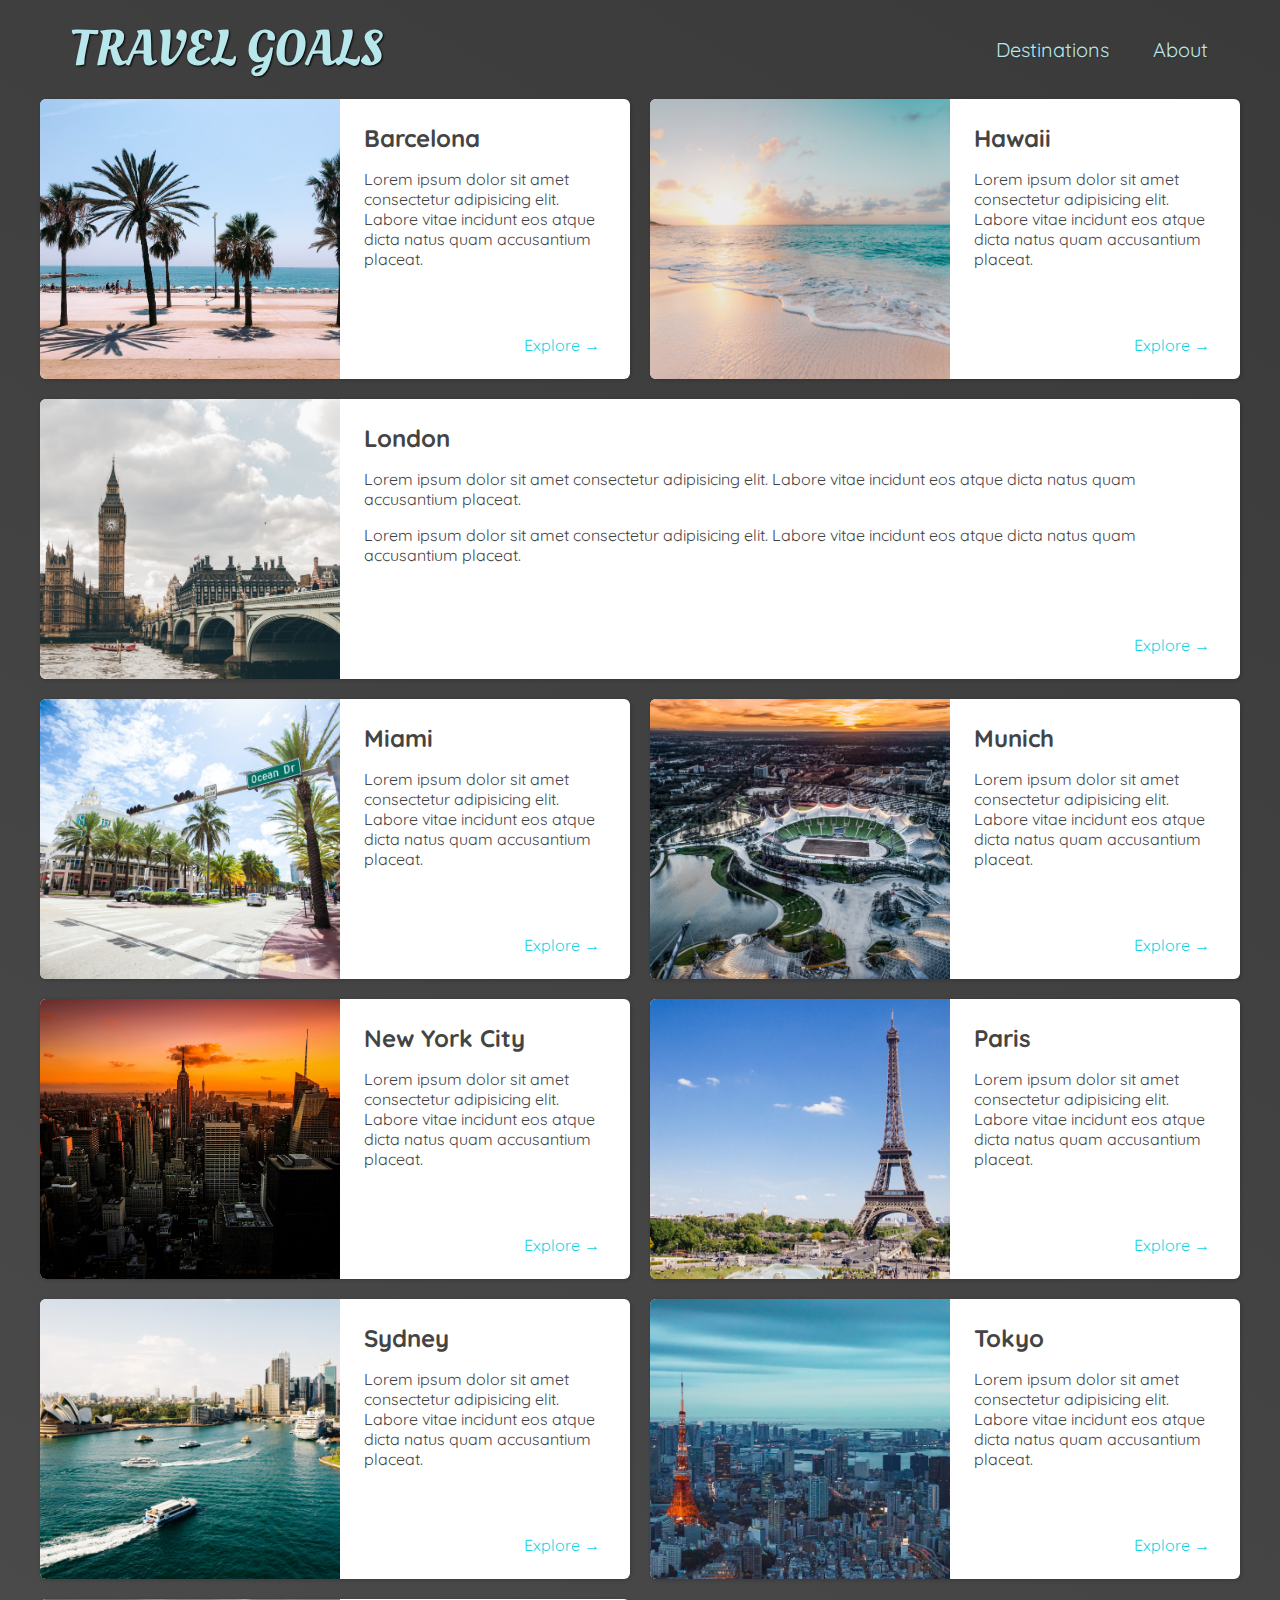
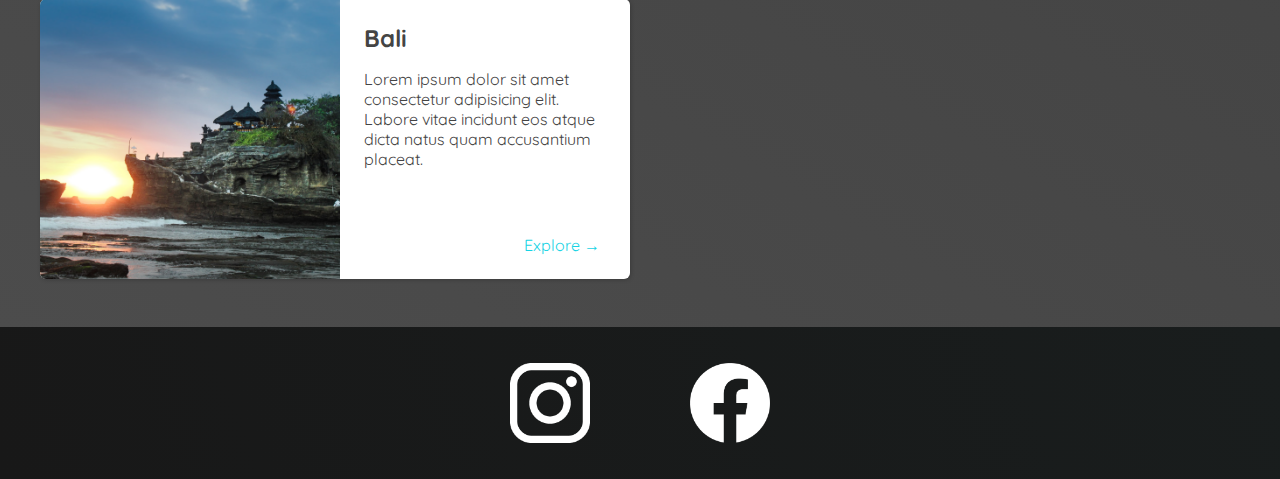
==== commit c30d83c9: "Brought our headline and corresponding text up a bit in the ‘cards’" ====
--- a/places.html
+++ b/places.html
@@ -50,7 +50,7 @@
               </p>
             </div>
             <div class="actions">
-              <a href="hhttps://en.wikipedia.org/wiki/Hawaii">Explore &#x2192</a>
+              <a href="https://en.wikipedia.org/wiki/Hawaii">Explore &#x2192</a>
             </div>
           </div>
         </li>
@@ -59,6 +59,10 @@
           <div class="item-content">
             <div>
               <h2>London</h2>
+              <p>
+                Lorem ipsum dolor sit amet consectetur adipisicing elit. Labore
+                vitae incidunt eos atque dicta natus quam accusantium placeat.
+              </p>
               <p>
                 Lorem ipsum dolor sit amet consectetur adipisicing elit. Labore
                 vitae incidunt eos atque dicta natus quam accusantium placeat.
--- a/shared.css
+++ b/shared.css
@@ -48,7 +48,7 @@
   border-radius: 6px;
 }
 
-header a:hover {
+header nav a:hover {
   color: rgb(77, 77, 77);
   background-color: rgb(255, 251, 0);
 }
--- a/places.css
+++ b/places.css
@@ -1,18 +1,35 @@
 body {
   background: linear-gradient(30deg, rgb(77, 77, 77), rgb(58, 58, 58));
   color: rgb(68, 68, 68);
+}
+
+#page-logo a {
+  color: rgb(183, 230, 235);
 }
 
 header {
   position: static;
 }
 
+header a {
+  color: rgb(183, 230, 235);
+}
+
+header nav a:hover {
+  background-color: rgb(183, 230, 235);
+  color: rgb(59, 59, 59);
+}
+
 main ul {
   width: 1200px;
-  margin: 0 auto;
+  margin: 0 auto 48px auto;
   display: grid;
   grid-template-columns: 1fr 1fr;
   gap: 20px;
+}
+
+li:nth-of-type(3) {
+  grid-column: 1 / span 2;
 }
 
 main li {
@@ -21,10 +38,6 @@
   box-shadow: 1px 1px 4px rgba(0, 0, 0, 0.2);
   border-radius: 6px;
   overflow: hidden;
-  width: 100%;
-}
-main li:nth-of-type(3) {
-  grid-column: 1 / span 2;
 }
 
 main li img {
@@ -38,6 +51,10 @@
   display: flex;
   flex-direction: column;
   justify-content: space-between;
+}
+
+.item-content h2 {
+  margin: 0;
 }
 
 .actions {
